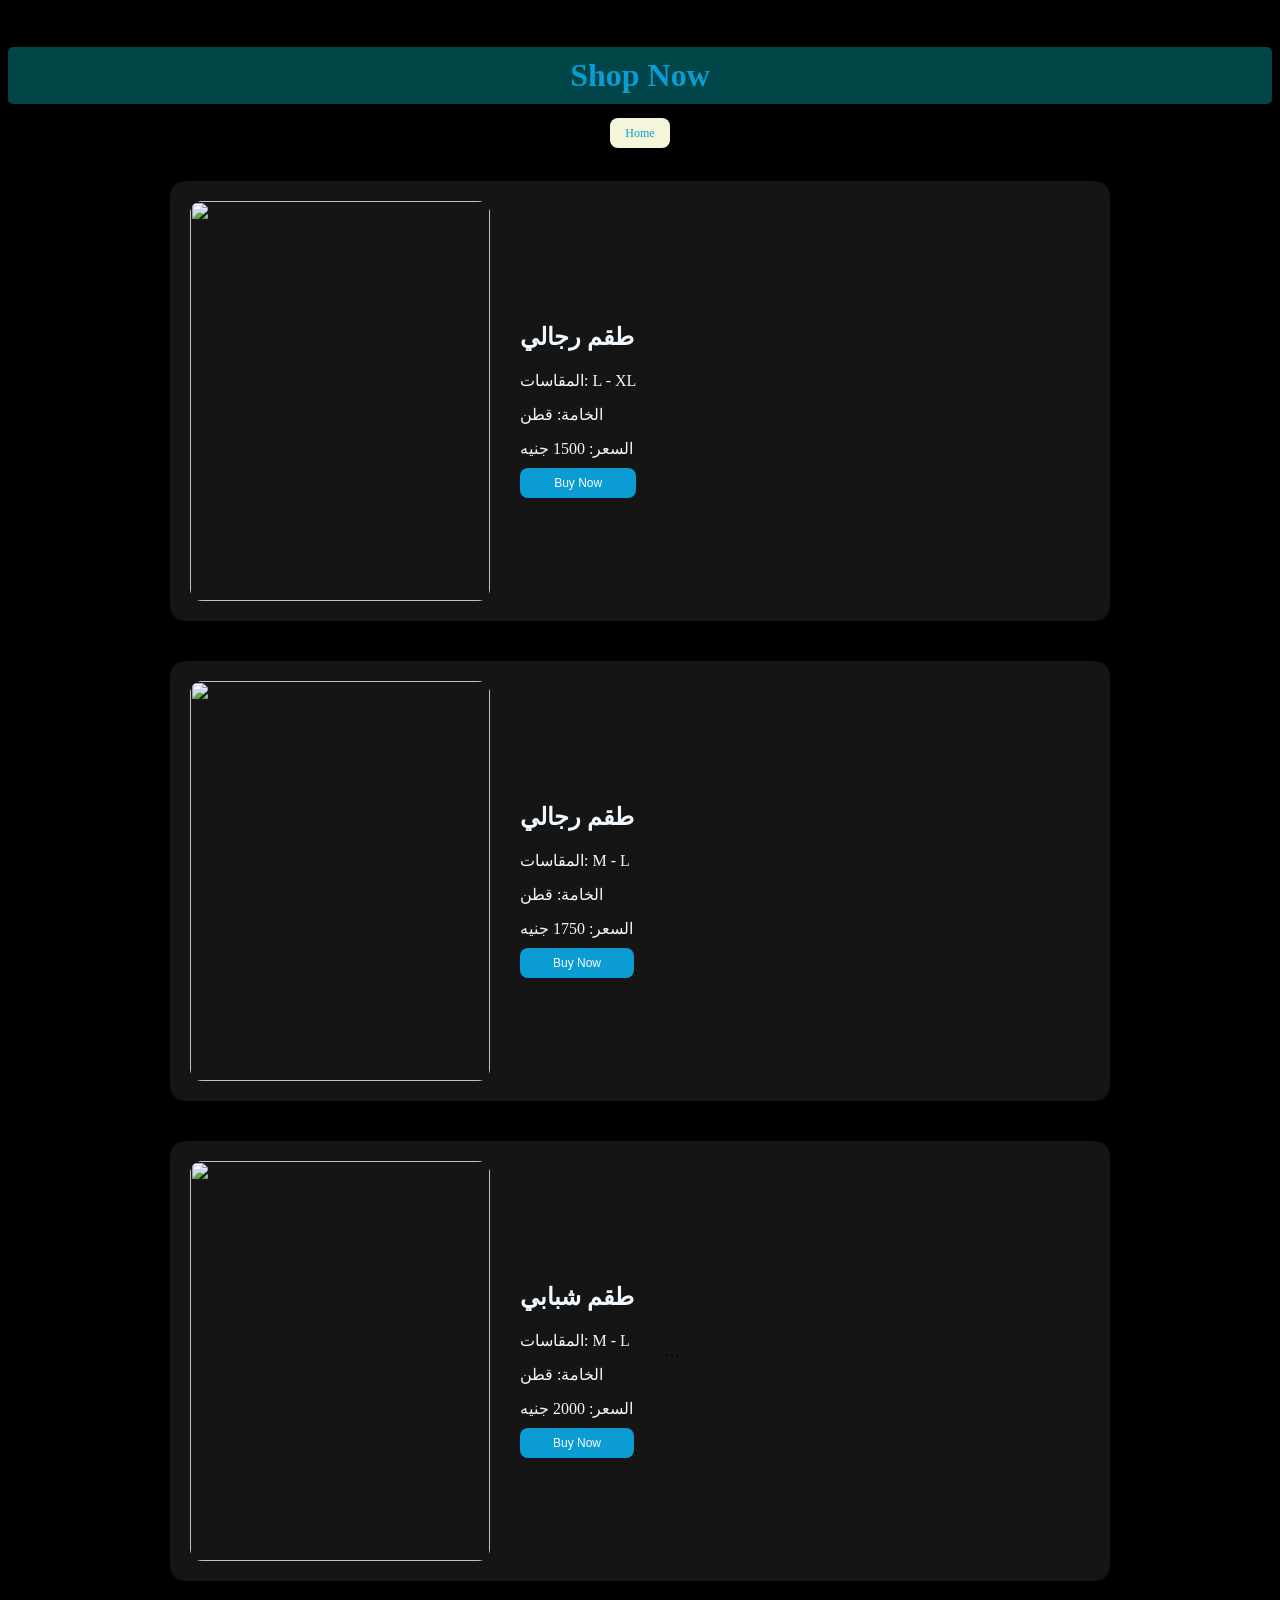
==== services.html @ d84d2590 "Add files via upload fashion-website" ====
```html
<!DOCTYPE html>
<html>
<head>
    <link rel="stylesheet" href="style2.css">
    <title>Services</title>
</head>

<body>

    <h1 class="h">Shop Now</h1>
    <nav>
    <a href="index.html">Home</a>
</nav>
    <!-- المنتج الأول -->
    <div class="product product1">
   
        <img class="img" src="img/25403185395283272.jpg" alt="">

        <div class="product-info">
            <h2>طقم رجالي</h2>
            <p class="pp">المقاسات: L - XL</p>
            <p class="pp">الخامة: قطن</p>
            <p class="pp">السعر: 1500 جنيه</p>
            <button class="buy-btn">Buy Now</button>
        </div>

    </div>


    <!-- المنتج الثاني -->
    <div class="product product2">

        <img class="img" src="img/mens outfit.jpg" alt="">

        <div class="product-info">
            <h2>طقم رجالي</h2>
            <p class="pp">المقاسات: M - L</p>
            <p class="pp">الخامة: قطن</p>
            <p class="pp">السعر: 1750 جنيه</p>
            <button class="buy-btn">Buy Now</button>
        </div>

    </div>

    <!--المنتج الثالث-->
    <div class="product product3">
      <img class="img" src="img/Old Money Streetwear Outfit for Men _ Minimalist Look.jpg" alt="">

        <div class="product-info">
            <h2>طقم شبابي</h2>
            <p class="pp">المقاسات: M - L</p>
            <p class="pp">الخامة: قطن</p>
            <p class="pp">السعر: 2000 جنيه</p>
            <button class="buy-btn">Buy Now</button>
    </div>
</body>
</html>
```
---- style2.css ----
.h{
    text-align: center;
    color: rgb(12, 156, 212);
    background-color: rgb(0, 69, 71);
    padding: 10px 5px;
    border-radius: 5px;
    border: none;
}
body{
   background-color:black ;
}
.img{
    width: 400px;
    height: 400px;
}
.product-info{
     padding-top: 10px;
      display: flex;
    flex-direction: column;
    gap: 5px;
}
.img{
    width: 300px;
    border-radius: 8px;   
    height: 400px;
    object-fit: cover;   
}
.product{
    display: flex;
gap: 30px;
align-items: flex-start;
margin-bottom: 30px;

}
.pp{
    color: aliceblue;
    margin: 5px 0;
}
h2{
    color: aliceblue;
   margin: 10px 0; 
}
.buy-btn{
    background-color:rgb(12, 156, 212);;
    color: white;
    border: none;
    padding: 8px 15px;
    font-size: 12px;
    border-radius: 8px;
    cursor: pointer;
}
nav{
    color: aliceblue;
     text-align: center;
    margin-bottom: 15px;
}
nav a {
    text-decoration: none;
    margin: 0 10px;
     color: rgb(12, 156, 212);
     font-size: 18px;
     background-color: beige;
     border-radius: 8px;
     padding: 8px 15px;
     font-size: 12px;
      cursor: pointer;
      border: none;
}
body {
    animation: pageShow 1s ease;
}

@keyframes pageShow {
    from {
        opacity: 0;
        transform: translateY(20px);
    }

    to {
        opacity: 1;
        transform: translateY(0);
    }
}
.product {
    display: flex;
    align-items: center;
    gap: 30px;

    width: 90%;
    max-width: 900px;
    margin: 40px auto;

    padding: 20px;

    background: #151515;
    border-radius: 15px;

    transition: 0.4s ease;
}
.product:hover {
    transform: translateY(-8px);
    box-shadow: 0 15px 35px rgba(0, 0, 0, 0.5);
}
.img {
    width: 300px;
    height: 400px;
    object-fit: cover;

    border-radius: 12px;

    transition: 0.5s ease;
}
.product:hover .img {
    transform: scale(1.05);
}
.product {
    animation: productShow 0.8s ease both;
}

@keyframes productShow {
    from {
        opacity: 0;
        transform: translateY(50px);
    }

    to {
        opacity: 1;
        transform: translateY(0);
    }
}
.product1 {
    animation-delay: 0s;
}

.product2 {
    animation-delay: 0.3s;
}

.product3 {
    animation-delay: 0.6s;
}

.product {
    position: relative;
    overflow: hidden;
    transition: transform 0.4s ease, box-shadow 0.4s ease;
}

.product:hover {
    transform: translateY(-10px) scale(1.02);
    box-shadow: 0 20px 40px rgba(0, 0, 0, 0.6);
}
.product button {
    transition: 0.3s ease;
}

.product button:hover {
    transform: scale(1.1);
    box-shadow: 0 5px 15px rgba(0, 0, 0, 0.4);
}
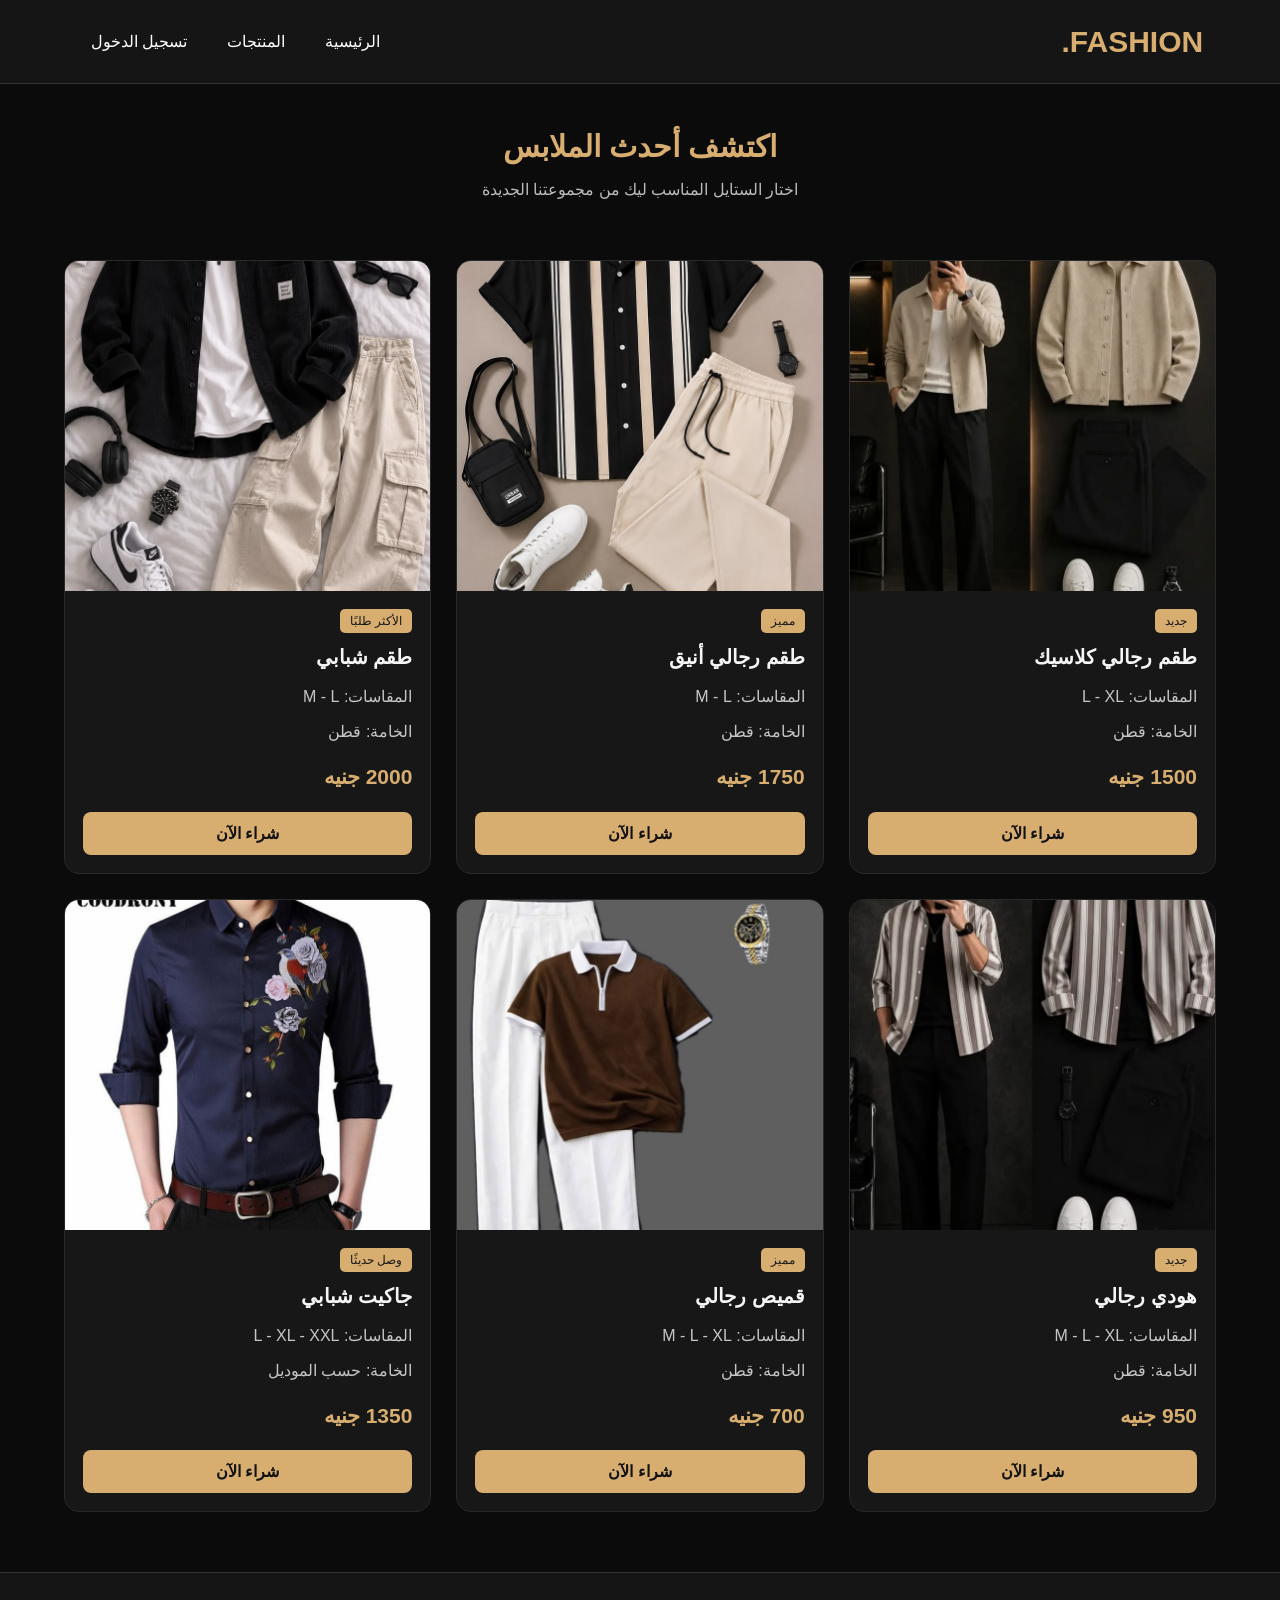
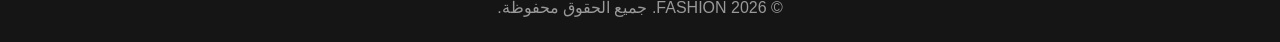
==== commit 5385229a: "Add files via upload" ====
--- a/services.html
+++ b/services.html
@@ -1,64 +1,119 @@
 
-
-
-```html
 <!DOCTYPE html>
-<html>
+<html lang="ar" dir="rtl">
 <head>
+    <meta charset="UTF-8">
+    <meta name="viewport" content="width=device-width, initial-scale=1.0">
+    <title>FASHION - الملابس</title>
     <link rel="stylesheet" href="style2.css">
-    <title>Services</title>
 </head>
 
 <body>
 
-    <h1 class="h">Shop Now</h1>
-    <nav>
-    <a href="index.html">Home</a>
-</nav>
-    <!-- المنتج الأول -->
-    <div class="product product1">
-   
-        <img class="img" src="img/25403185395283272.jpg" alt="">
+    <header class="header">
+        <h1>FASHION.</h1>
+        <nav>
+            <a href="index.html">الرئيسية</a>
+            <a href="services.html">المنتجات</a>
+            <a href="LOg in.html">تسجيل الدخول</a>
+        </nav>
+    </header>
 
-        <div class="product-info">
-            <h2>طقم رجالي</h2>
-            <p class="pp">المقاسات: L - XL</p>
-            <p class="pp">الخامة: قطن</p>
-            <p class="pp">السعر: 1500 جنيه</p>
-            <button class="buy-btn">Buy Now</button>
-        </div>
+    <section class="intro">
+        <h2>اكتشف أحدث الملابس</h2>
+        <p>اختار الستايل المناسب ليك من مجموعتنا الجديدة</p>
+    </section>
 
-    </div>
+    <main class="products">
+
+        <!-- المنتج الأول -->
+        <article class="product">
+            <img src="img/25403185395283272.jpg" alt="طقم رجالي">
+            <div class="product-info">
+                <span class="tag">جديد</span>
+                <h2>طقم رجالي كلاسيك</h2>
+                <p>المقاسات: L - XL</p>
+                <p>الخامة: قطن</p>
+                <p class="price">1500 جنيه</p>
+                <button class="buy-btn">شراء الآن</button>
+            </div>
+        </article>
+
+        <!-- المنتج الثاني -->
+        <article class="product">
+            <img src="img/mens outfit.jpg" alt="طقم رجالي">
+            <div class="product-info">
+                <span class="tag">مميز</span>
+                <h2>طقم رجالي أنيق</h2>
+                <p>المقاسات: M - L</p>
+                <p>الخامة: قطن</p>
+                <p class="price">1750 جنيه</p>
+                <button class="buy-btn">شراء الآن</button>
+            </div>
+        </article>
+
+        <!-- المنتج الثالث -->
+        <article class="product">
+            <img src="img/Old Money Streetwear Outfit for Men _ Minimalist Look.jpg" alt="طقم شبابي">
+            <div class="product-info">
+                <span class="tag">الأكثر طلبًا</span>
+                <h2>طقم شبابي</h2>
+                <p>المقاسات: M - L</p>
+                <p>الخامة: قطن</p>
+                <p class="price">2000 جنيه</p>
+                <button class="buy-btn">شراء الآن</button>
+            </div>
+        </article>
+
+        <!-- المنتج الرابع -->
+        <article class="product">
+            <img src="img/Outfit Style Ideas_ Casual Fashion Tips & Trendy Everyday Looks.jpg" alt="هودي رجالي">
+            <div class="product-info">
+                <span class="tag">جديد</span>
+                <h2>هودي رجالي</h2>
+                <p>المقاسات: M - L - XL</p>
+                <p>الخامة: قطن</p>
+                <p class="price">950 جنيه</p>
+                <button class="buy-btn">شراء الآن</button>
+            </div>
+        </article>
+
+        <!-- المنتج الخامس -->
+        <article class="product">
+            <img src="img/599189925472800583.jpg" alt="قميص رجالي">
+            <div class="product-info">
+                <span class="tag">مميز</span>
+                <h2>قميص رجالي</h2>
+                <p>المقاسات: M - L - XL</p>
+                <p>الخامة: قطن</p>
+                <p class="price">700 جنيه</p>
+                <button class="buy-btn">شراء الآن</button>
+            </div>
+        </article>
+
+        <!-- المنتج السادس -->
+        <article class="product">
+            <img src="img/1149121661145273627.jpg" alt="جاكيت شبابي">
+            <div class="product-info">
+                <span class="tag">وصل حديثًا</span>
+                <h2>جاكيت شبابي</h2>
+                <p>المقاسات: L - XL - XXL</p>
+                <p>الخامة: حسب الموديل</p>
+                <p class="price">1350 جنيه</p>
+                <button class="buy-btn">شراء الآن</button>
+            </div>
+            
+        </article>
+
+    </main>
+
+    <footer class="footer">
+        <p>© 2026 FASHION. جميع الحقوق محفوظة.</p>
+    </footer>
+
+</body>
+</html>
 
 
-    <!-- المنتج الثاني -->
-    <div class="product product2">
-
-        <img class="img" src="img/mens outfit.jpg" alt="">
-
-        <div class="product-info">
-            <h2>طقم رجالي</h2>
-            <p class="pp">المقاسات: M - L</p>
-            <p class="pp">الخامة: قطن</p>
-            <p class="pp">السعر: 1750 جنيه</p>
-            <button class="buy-btn">Buy Now</button>
-        </div>
-
-    </div>
-
-    <!--المنتج الثالث-->
-    <div class="product product3">
-      <img class="img" src="img/Old Money Streetwear Outfit for Men _ Minimalist Look.jpg" alt="">
-
-        <div class="product-info">
-            <h2>طقم شبابي</h2>
-            <p class="pp">المقاسات: M - L</p>
-            <p class="pp">الخامة: قطن</p>
-            <p class="pp">السعر: 2000 جنيه</p>
-            <button class="buy-btn">Buy Now</button>
-    </div>
-</body>
-</html>
-```
 
 
--- a/style2.css
+++ b/style2.css
@@ -1,79 +1,177 @@
-.h{
+
+* {
+    box-sizing: border-box;
+    margin: 0;
+    padding: 0;
+}
+
+body {
+    background: #0b0b0b;
+    color: #f5f5f5;
+    font-family: Arial, sans-serif;
+    animation: pageShow 0.8s ease;
+}
+
+.header {
+    background: #151515;
+    padding: 22px 6%;
+    display: flex;
+    justify-content: space-between;
+    align-items: center;
+    flex-wrap: wrap;
+    gap: 18px;
+    border-bottom: 1px solid #333;
+}
+
+.header h1 {
+    color: #d7ad70;
+    font-size: 30px;
+}
+
+nav {
+    display: flex;
+    gap: 12px;
+    flex-wrap: wrap;
+}
+
+nav a {
+    color: white;
+    text-decoration: none;
+    padding: 10px 14px;
+    border-radius: 8px;
+    transition: 0.3s;
+}
+
+nav a:hover {
+    background: #d7ad70;
+    color: #111;
+}
+
+.intro {
     text-align: center;
-    color: rgb(12, 156, 212);
-    background-color: rgb(0, 69, 71);
-    padding: 10px 5px;
+    padding: 45px 15px 30px;
+}
+
+.intro h2 {
+    color: #d7ad70;
+    font-size: 30px;
+    margin-bottom: 12px;
+}
+
+.intro p {
+    color: #bbb;
+    line-height: 1.8;
+}
+
+.products {
+    width: 90%;
+    max-width: 1250px;
+    margin: 25px auto 60px;
+    display: grid;
+    grid-template-columns: repeat(3, minmax(0, 1fr));
+    gap: 25px;
+}
+
+.product {
+    background: #171717;
+    border: 1px solid #292929;
+    border-radius: 15px;
+    overflow: hidden;
+    transition: transform 0.3s, box-shadow 0.3s;
+    animation: productShow 0.7s ease both;
+}
+
+.product:hover {
+    transform: translateY(-8px);
+    box-shadow: 0 15px 35px #000;
+    border-color: #d7ad70;
+}
+
+.product img {
+    width: 100%;
+    height: 330px;
+    object-fit: cover;
+    display: block;
+    transition: transform 0.4s;
+}
+
+.product:hover img {
+    transform: scale(1.04);
+}
+
+.product-info {
+    padding: 18px;
+}
+
+.tag {
+    display: inline-block;
+    color: #171717;
+    background: #d7ad70;
+    padding: 5px 10px;
     border-radius: 5px;
+    font-size: 12px;
+    margin-bottom: 12px;
+}
+
+.product-info h2 {
+    font-size: 20px;
+    margin-bottom: 15px;
+}
+
+.product-info p {
+    color: #c5c5c5;
+    margin-bottom: 10px;
+    line-height: 1.6;
+}
+
+.product-info .price {
+    color: #d7ad70;
+    font-size: 21px;
+    font-weight: bold;
+    margin-top: 15px;
+}
+
+.buy-btn {
+    width: 100%;
+    background: #d7ad70;
+    color: #111;
     border: none;
-}
-body{
-   background-color:black ;
-}
-.img{
-    width: 400px;
-    height: 400px;
-}
-.product-info{
-     padding-top: 10px;
-      display: flex;
-    flex-direction: column;
-    gap: 5px;
-}
-.img{
-    width: 300px;
-    border-radius: 8px;   
-    height: 400px;
-    object-fit: cover;   
-}
-.product{
-    display: flex;
-gap: 30px;
-align-items: flex-start;
-margin-bottom: 30px;
-
-}
-.pp{
-    color: aliceblue;
-    margin: 5px 0;
-}
-h2{
-    color: aliceblue;
-   margin: 10px 0; 
-}
-.buy-btn{
-    background-color:rgb(12, 156, 212);;
-    color: white;
-    border: none;
-    padding: 8px 15px;
-    font-size: 12px;
     border-radius: 8px;
+    padding: 12px;
+    margin-top: 8px;
+    font-size: 16px;
+    font-weight: bold;
     cursor: pointer;
-}
-nav{
-    color: aliceblue;
-     text-align: center;
-    margin-bottom: 15px;
-}
-nav a {
-    text-decoration: none;
-    margin: 0 10px;
-     color: rgb(12, 156, 212);
-     font-size: 18px;
-     background-color: beige;
-     border-radius: 8px;
-     padding: 8px 15px;
-     font-size: 12px;
-      cursor: pointer;
-      border: none;
-}
-body {
-    animation: pageShow 1s ease;
+    transition: 0.3s;
+}
+
+.buy-btn:hover {
+    background: #f0c98e;
+    transform: scale(1.02);
+}
+
+.footer {
+    text-align: center;
+    background: #151515;
+    color: #999;
+    padding: 25px 10px;
+    border-top: 1px solid #333;
 }
 
 @keyframes pageShow {
     from {
         opacity: 0;
-        transform: translateY(20px);
+    }
+
+    to {
+        opacity: 1;
+    }
+}
+
+@keyframes productShow {
+    from {
+        opacity: 0;
+        transform: translateY(25px);
     }
 
     to {
@@ -81,80 +179,36 @@
         transform: translateY(0);
     }
 }
-.product {
-    display: flex;
-    align-items: center;
-    gap: 30px;
-
-    width: 90%;
-    max-width: 900px;
-    margin: 40px auto;
-
-    padding: 20px;
-
-    background: #151515;
-    border-radius: 15px;
-
-    transition: 0.4s ease;
-}
-.product:hover {
-    transform: translateY(-8px);
-    box-shadow: 0 15px 35px rgba(0, 0, 0, 0.5);
-}
-.img {
-    width: 300px;
-    height: 400px;
-    object-fit: cover;
-
-    border-radius: 12px;
-
-    transition: 0.5s ease;
-}
-.product:hover .img {
-    transform: scale(1.05);
-}
-.product {
-    animation: productShow 0.8s ease both;
-}
-
-@keyframes productShow {
-    from {
-        opacity: 0;
-        transform: translateY(50px);
-    }
-
-    to {
-        opacity: 1;
-        transform: translateY(0);
-    }
-}
-.product1 {
-    animation-delay: 0s;
-}
-
-.product2 {
-    animation-delay: 0.3s;
-}
-
-.product3 {
-    animation-delay: 0.6s;
-}
-
-.product {
-    position: relative;
-    overflow: hidden;
-    transition: transform 0.4s ease, box-shadow 0.4s ease;
-}
-
-.product:hover {
-    transform: translateY(-10px) scale(1.02);
-    box-shadow: 0 20px 40px rgba(0, 0, 0, 0.6);
-}
-.product button {
-    transition: 0.3s ease;
-}
-
-.product button:hover {
-    transform: scale(1.1);
-    box-shadow: 0 5px 15px rgba(0, 0, 0, 0.4);
-}+
+/* الشاشات المتوسطة */
+@media (max-width: 950px) {
+    .products {
+        grid-template-columns: repeat(2, minmax(0, 1fr));
+    }
+
+    .product img {
+        height: 300px;
+    }
+}
+
+/* الموبايل */
+@media (max-width: 600px) {
+    .header {
+        justify-content: center;
+        text-align: center;
+    }
+
+    .products {
+        width: 92%;
+        grid-template-columns: 1fr;
+        gap: 20px;
+    }
+
+    .product img {
+        height: 350px;
+    }
+
+    .intro h2 {
+        font-size: 25px;
+    }
+}
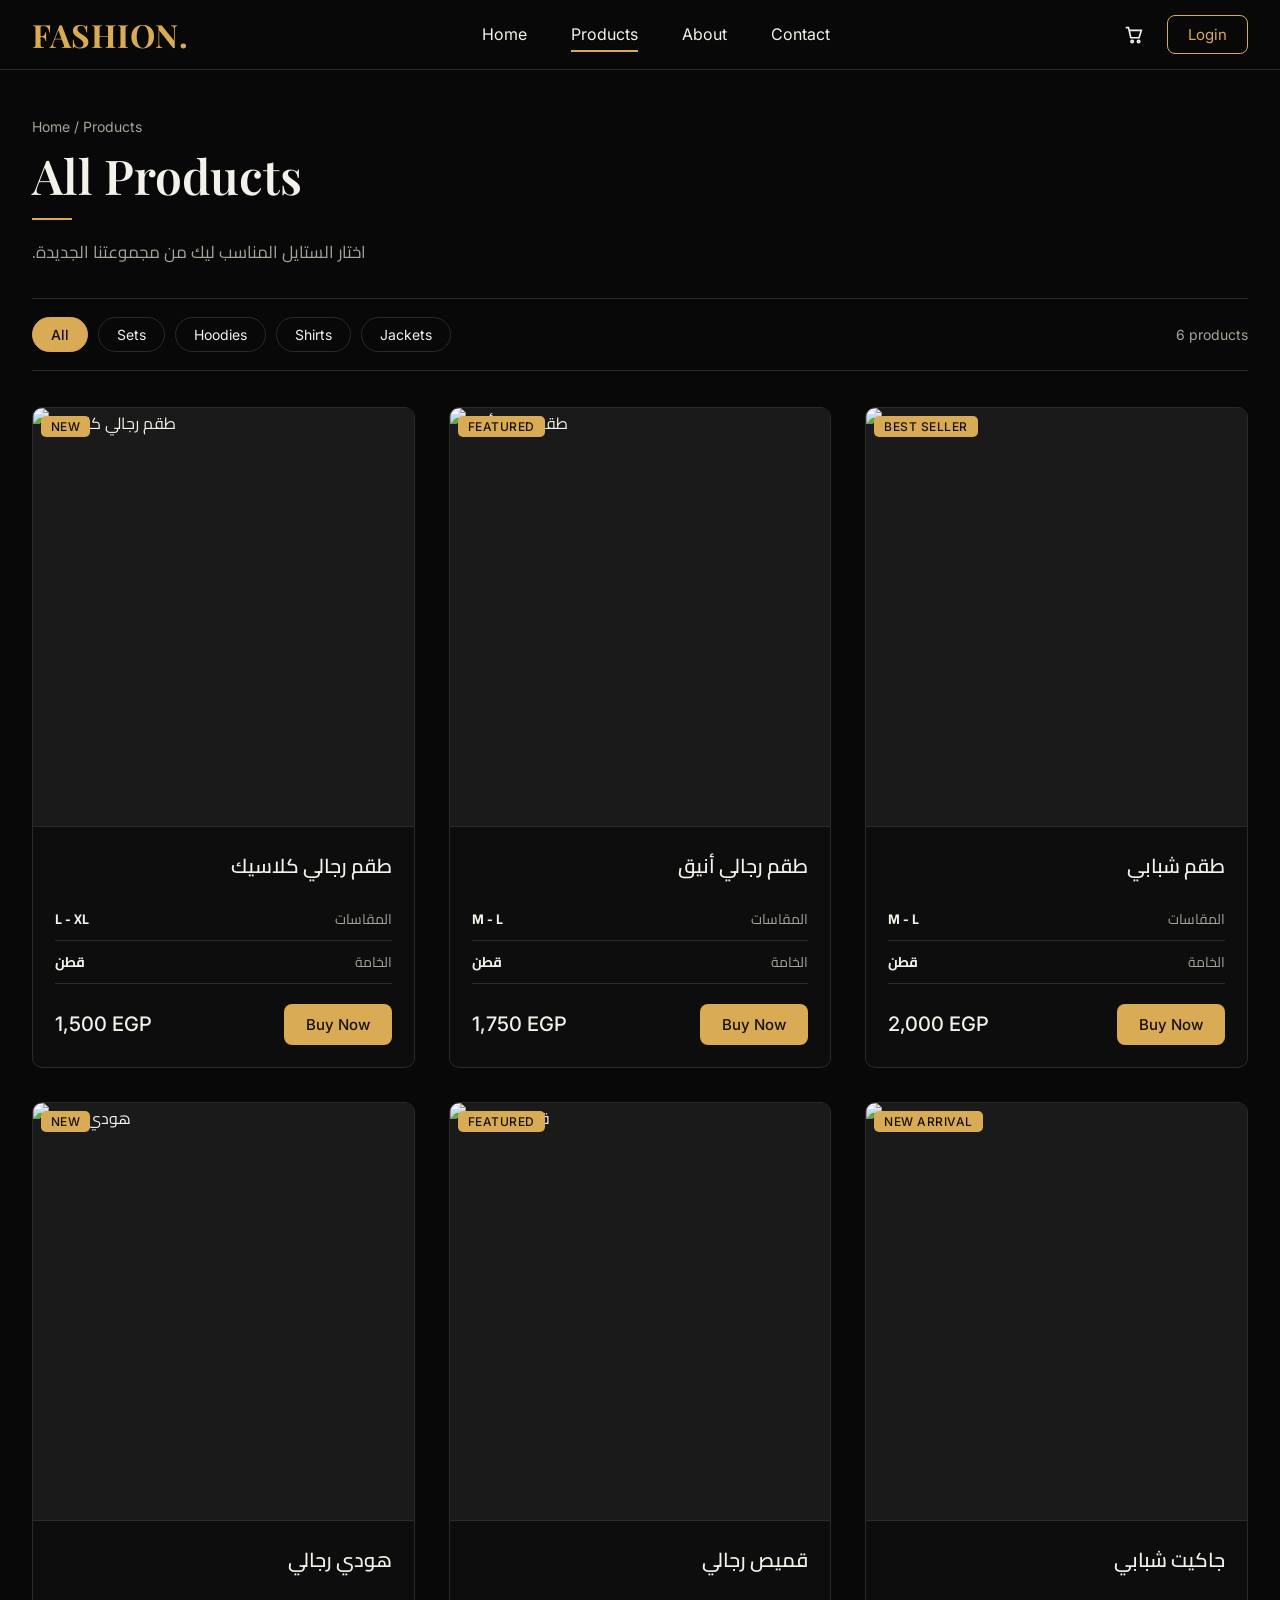
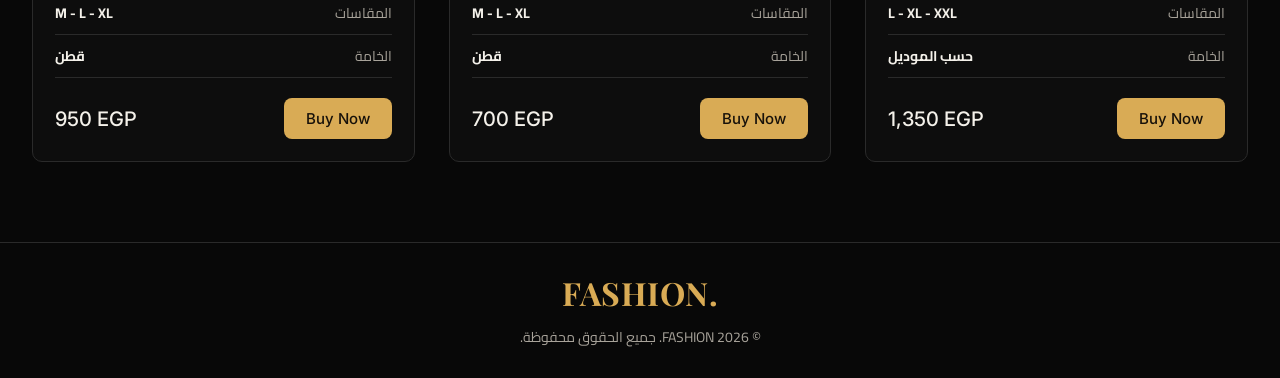
==== commit 69d925ae: "Add files via upload" ====
--- a/services.html
+++ b/services.html
@@ -1,119 +1,169 @@
-
-<!DOCTYPE html>
-<html lang="ar" dir="rtl">
-<head>
-    <meta charset="UTF-8">
-    <meta name="viewport" content="width=device-width, initial-scale=1.0">
-    <title>FASHION - الملابس</title>
-    <link rel="stylesheet" href="style2.css">
-</head>
-
-<body>
-
-    <header class="header">
-        <h1>FASHION.</h1>
-        <nav>
-            <a href="index.html">الرئيسية</a>
-            <a href="services.html">المنتجات</a>
-            <a href="LOg in.html">تسجيل الدخول</a>
-        </nav>
-    </header>
-
-    <section class="intro">
-        <h2>اكتشف أحدث الملابس</h2>
-        <p>اختار الستايل المناسب ليك من مجموعتنا الجديدة</p>
-    </section>
-
-    <main class="products">
-
-        <!-- المنتج الأول -->
-        <article class="product">
-            <img src="img/25403185395283272.jpg" alt="طقم رجالي">
-            <div class="product-info">
-                <span class="tag">جديد</span>
-                <h2>طقم رجالي كلاسيك</h2>
-                <p>المقاسات: L - XL</p>
-                <p>الخامة: قطن</p>
-                <p class="price">1500 جنيه</p>
-                <button class="buy-btn">شراء الآن</button>
-            </div>
-        </article>
-
-        <!-- المنتج الثاني -->
-        <article class="product">
-            <img src="img/mens outfit.jpg" alt="طقم رجالي">
-            <div class="product-info">
-                <span class="tag">مميز</span>
-                <h2>طقم رجالي أنيق</h2>
-                <p>المقاسات: M - L</p>
-                <p>الخامة: قطن</p>
-                <p class="price">1750 جنيه</p>
-                <button class="buy-btn">شراء الآن</button>
-            </div>
-        </article>
-
-        <!-- المنتج الثالث -->
-        <article class="product">
-            <img src="img/Old Money Streetwear Outfit for Men _ Minimalist Look.jpg" alt="طقم شبابي">
-            <div class="product-info">
-                <span class="tag">الأكثر طلبًا</span>
-                <h2>طقم شبابي</h2>
-                <p>المقاسات: M - L</p>
-                <p>الخامة: قطن</p>
-                <p class="price">2000 جنيه</p>
-                <button class="buy-btn">شراء الآن</button>
-            </div>
-        </article>
-
-        <!-- المنتج الرابع -->
-        <article class="product">
-            <img src="img/Outfit Style Ideas_ Casual Fashion Tips & Trendy Everyday Looks.jpg" alt="هودي رجالي">
-            <div class="product-info">
-                <span class="tag">جديد</span>
-                <h2>هودي رجالي</h2>
-                <p>المقاسات: M - L - XL</p>
-                <p>الخامة: قطن</p>
-                <p class="price">950 جنيه</p>
-                <button class="buy-btn">شراء الآن</button>
-            </div>
-        </article>
-
-        <!-- المنتج الخامس -->
-        <article class="product">
-            <img src="img/599189925472800583.jpg" alt="قميص رجالي">
-            <div class="product-info">
-                <span class="tag">مميز</span>
-                <h2>قميص رجالي</h2>
-                <p>المقاسات: M - L - XL</p>
-                <p>الخامة: قطن</p>
-                <p class="price">700 جنيه</p>
-                <button class="buy-btn">شراء الآن</button>
-            </div>
-        </article>
-
-        <!-- المنتج السادس -->
-        <article class="product">
-            <img src="img/1149121661145273627.jpg" alt="جاكيت شبابي">
-            <div class="product-info">
-                <span class="tag">وصل حديثًا</span>
-                <h2>جاكيت شبابي</h2>
-                <p>المقاسات: L - XL - XXL</p>
-                <p>الخامة: حسب الموديل</p>
-                <p class="price">1350 جنيه</p>
-                <button class="buy-btn">شراء الآن</button>
-            </div>
-            
-        </article>
-
-    </main>
-
-    <footer class="footer">
-        <p>© 2026 FASHION. جميع الحقوق محفوظة.</p>
-    </footer>
-
-</body>
-</html>
-
-
-
-
+<!DOCTYPE html>
+<html lang="en" dir="ltr">
+<head>
+    <meta charset="UTF-8">
+    <meta name="viewport" content="width=device-width, initial-scale=1.0">
+    <title>Products | FASHION.</title>
+    <link rel="preconnect" href="https://fonts.googleapis.com">
+    <link rel="preconnect" href="https://fonts.gstatic.com" crossorigin>
+    <link href="https://fonts.googleapis.com/css2?family=Playfair+Display:wght@500;600;700&family=Cairo:wght@400;600;700&family=Inter:wght@400;500&display=swap" rel="stylesheet">
+    <link rel="stylesheet" href="style.css">
+    <link rel="stylesheet" href="style2.css">
+</head>
+<body>
+
+    <header class="header">
+        <a href="index.html" class="logo">FASHION.</a>
+        <nav class="navbar">
+            <a href="index.html">Home</a>
+            <a href="services.html" class="active">Products</a>
+            <a href="index.html#about">About</a>
+            <a href="index.html#contact">Contact</a>
+        </nav>
+        <div class="nav-actions">
+            <button class="icon-btn cart-btn" aria-label="Cart">
+                <svg viewBox="0 0 24 24"><path d="M3 4h3l2.5 11h9L20 7H7"/><circle cx="10" cy="19" r="1.3"/><circle cx="17" cy="19" r="1.3"/></svg>
+                <span class="cart-count" id="cartCount">0</span>
+            </button>
+            <a href="LOg%20in.html" class="login-btn">Login</a>
+        </div>
+    </header>
+
+    <main>
+        <section class="page-head">
+            <p class="crumbs"><a href="index.html">Home</a> / Products</p>
+            <h1>All Products</h1>
+            <p class="sub" dir="rtl">اختار الستايل المناسب ليك من مجموعتنا الجديدة.</p>
+        </section>
+
+        <section class="shop">
+            <div class="toolbar">
+                <div class="filters" role="group" aria-label="Filter products">
+                    <button class="chip active" data-filter="all">All</button>
+                    <button class="chip" data-filter="set">Sets</button>
+                    <button class="chip" data-filter="hoodie">Hoodies</button>
+                    <button class="chip" data-filter="shirt">Shirts</button>
+                    <button class="chip" data-filter="jacket">Jackets</button>
+                </div>
+                <p class="result-count"><span id="shown">6</span> products</p>
+            </div>
+
+            <div class="products">
+
+                <article class="product" data-cat="set">
+                    <div class="thumb">
+                        <span class="badge">NEW</span>
+                        <img src="img/set.jpg" alt="طقم رجالي كلاسيك" loading="lazy">
+                    </div>
+                    <div class="body" dir="rtl">
+                        <h2>طقم رجالي كلاسيك</h2>
+                        <div class="meta"><span>المقاسات</span><b>L - XL</b></div>
+                        <div class="meta"><span>الخامة</span><b>قطن</b></div>
+                        <div class="foot" dir="ltr"><span class="price">1,500 EGP</span><button class="buy-btn">Buy Now</button></div>
+                    </div>
+                </article>
+
+                <article class="product" data-cat="set">
+                    <div class="thumb">
+                        <span class="badge">FEATURED</span>
+                        <img src="img/AntoniosClothing outfits for men.jpg" alt="طقم رجالي أنيق" loading="lazy">
+                    </div>
+                    <div class="body" dir="rtl">
+                        <h2>طقم رجالي أنيق</h2>
+                        <div class="meta"><span>المقاسات</span><b>M - L</b></div>
+                        <div class="meta"><span>الخامة</span><b>قطن</b></div>
+                        <div class="foot" dir="ltr"><span class="price">1,750 EGP</span><button class="buy-btn">Buy Now</button></div>
+                    </div>
+                </article>
+
+                <article class="product" data-cat="set">
+                    <div class="thumb">
+                        <span class="badge">BEST SELLER</span>
+                        <img src="img/jacket.jpg" alt="طقم شبابي" loading="lazy">
+                    </div>
+                    <div class="body" dir="rtl">
+                        <h2>طقم شبابي</h2>
+                        <div class="meta"><span>المقاسات</span><b>M - L</b></div>
+                        <div class="meta"><span>الخامة</span><b>قطن</b></div>
+                        <div class="foot" dir="ltr"><span class="price">2,000 EGP</span><button class="buy-btn">Buy Now</button></div>
+                    </div>
+                </article>
+
+                <article class="product" data-cat="hoodie">
+                    <div class="thumb">
+                        <span class="badge">NEW</span>
+                        <img src="img/479563060333590981.jpg" alt="هودي رجالي" loading="lazy">
+                    </div>
+                    <div class="body" dir="rtl">
+                        <h2>هودي رجالي</h2>
+                        <div class="meta"><span>المقاسات</span><b>M - L - XL</b></div>
+                        <div class="meta"><span>الخامة</span><b>قطن</b></div>
+                        <div class="foot" dir="ltr"><span class="price">950 EGP</span><button class="buy-btn">Buy Now</button></div>
+                    </div>
+                </article>
+
+                <article class="product" data-cat="shirt">
+                    <div class="thumb">
+                        <span class="badge">FEATURED</span>
+                        <img src="img/479563060341929388.jpg" alt="قميص رجالي" loading="lazy">
+                    </div>
+                    <div class="body" dir="rtl">
+                        <h2>قميص رجالي</h2>
+                        <div class="meta"><span>المقاسات</span><b>M - L - XL</b></div>
+                        <div class="meta"><span>الخامة</span><b>قطن</b></div>
+                        <div class="foot" dir="ltr"><span class="price">700 EGP</span><button class="buy-btn">Buy Now</button></div>
+                    </div>
+                </article>
+
+                <article class="product" data-cat="jacket">
+                    <div class="thumb">
+                        <span class="badge">NEW ARRIVAL</span>
+                        <img src="img/479563060342237979.jpg" alt="جاكيت شبابي" loading="lazy">
+                    </div>
+                    <div class="body" dir="rtl">
+                        <h2>جاكيت شبابي</h2>
+                        <div class="meta"><span>المقاسات</span><b>L - XL - XXL</b></div>
+                        <div class="meta"><span>الخامة</span><b>حسب الموديل</b></div>
+                        <div class="foot" dir="ltr"><span class="price">1,350 EGP</span><button class="buy-btn">Buy Now</button></div>
+                    </div>
+                </article>
+
+            </div>
+        </section>
+    </main>
+
+    <footer class="footer" id="contact">
+        <a href="index.html" class="logo">FASHION.</a>
+        <p dir="rtl">© 2026 FASHION. جميع الحقوق محفوظة.</p>
+    </footer>
+
+    <script>
+        const chips = document.querySelectorAll('.chip');
+        const items = document.querySelectorAll('.product');
+        const shown = document.getElementById('shown');
+        const cartCount = document.getElementById('cartCount');
+        let cart = 0;
+
+        chips.forEach(chip => chip.addEventListener('click', () => {
+            chips.forEach(c => c.classList.remove('active'));
+            chip.classList.add('active');
+            let n = 0;
+            items.forEach(p => {
+                const ok = chip.dataset.filter === 'all' || p.dataset.cat === chip.dataset.filter;
+                p.hidden = !ok;
+                if (ok) n++;
+            });
+            shown.textContent = n;
+        }));
+
+        document.querySelectorAll('.buy-btn').forEach(btn => btn.addEventListener('click', () => {
+            cartCount.textContent = ++cart;
+            cartCount.classList.add('on');
+            const old = btn.textContent;
+            btn.textContent = 'Added ✓';
+            btn.disabled = true;
+            setTimeout(() => { btn.textContent = old; btn.disabled = false; }, 1200);
+        }));
+    </script>
+</body>
+</html>
--- a/style.css
+++ b/style.css
@@ -0,0 +1,105 @@
+/* ---------- Tokens ---------- */
+:root {
+    --bg: #080808;
+    --panel: #0d0d0d;
+    --line: #2a2a2a;
+    --gold: #d9ab55;
+    --text: #f4f1ea;
+    --muted: #a8a39a;
+    --serif: "Playfair Display", Georgia, serif;
+    --sans: "Inter", "Cairo", system-ui, sans-serif;
+    --ar: "Cairo", "Segoe UI", Tahoma, sans-serif;
+}
+
+* { box-sizing: border-box; margin: 0; padding: 0; }
+body { background: var(--bg); color: var(--text); font-family: var(--sans); }
+a { color: inherit; text-decoration: none; }
+button { font: inherit; cursor: pointer; }
+img { display: block; max-width: 100%; }
+
+.eyebrow { color: var(--gold); letter-spacing: .2em; font-size: 14px; font-weight: 500; }
+
+/* ---------- Header ---------- */
+.header {
+    display: flex; align-items: center; justify-content: space-between;
+    min-height: 70px; padding: 0 max(32px, calc((100% - 1280px) / 2 + 32px));
+    border-bottom: 1px solid var(--line);
+}
+.logo { font-family: var(--serif); font-weight: 700; font-size: 32px; color: var(--gold); letter-spacing: .5px; }
+.navbar { display: flex; gap: 44px; }
+.navbar a { padding: 6px 0; font-size: 16px; border-bottom: 2px solid transparent; transition: color .2s; }
+.navbar a.active { border-color: var(--gold); }
+.navbar a:hover { color: var(--gold); }
+.nav-actions { display: flex; align-items: center; gap: 22px; }
+.icon-btn { background: none; border: 0; color: var(--text); display: grid; place-items: center; }
+.icon-btn svg { width: 22px; height: 22px; stroke: currentColor; fill: none; stroke-width: 1.8; }
+.icon-btn:hover { color: var(--gold); }
+.login-btn { border: 1.5px solid var(--gold); color: var(--gold); padding: 9px 20px; border-radius: 8px; font-size: 15px; transition: background .2s, color .2s; }
+.login-btn:hover { background: var(--gold); color: #17110a; }
+
+/* ---------- Hero ---------- */
+.hero {
+    position: relative; min-height: 372px; display: flex; align-items: center;
+    border-bottom: 1px solid var(--line);
+    /* ضع صورة الهيرو في img/hero.jpg */
+    overflow: hidden;
+    background:
+        linear-gradient(90deg, #080808 0%, rgba(8,8,8,.92) 38%, rgba(8,8,8,.25) 75%, rgba(8,8,8,.1) 100%),
+        url("img/hero.jpg") right 20% / 60% auto no-repeat,
+        radial-gradient(ellipse at 75% 40%, #3a2a12 0, #15100a 45%, #080808 80%);
+}
+.hero-container { width: 100%; max-width: 1280px; margin: 0 auto; padding: 56px 32px 56px 48px; }
+.hero-content { max-width: 560px; }
+.hero h1 { font-family: var(--serif); font-weight: 600; font-size: clamp(40px, 6vw, 64px); line-height: 1.1; margin: 18px 0; text-align: left; }
+.hero h1 span { color: var(--gold); }
+.hero p { font-family: var(--ar); font-size: 19px; line-height: 1.7; max-width: 430px; margin-bottom: 28px; text-align: left; }
+.btn-primary { display: inline-flex; gap: 14px; align-items: center; background: var(--gold); color: #17110a; font-weight: 500; padding: 13px 27px; border-radius: 8px; transition: filter .2s; }
+.btn-primary:hover { filter: brightness(1.1); }
+
+/* ---------- Features ---------- */
+.features { border-bottom: 1px solid var(--line); }
+.features-container { max-width: 1280px; margin: 0 auto; padding: 30px 32px; display: grid; grid-template-columns: repeat(4, 1fr); }
+.feature-item { display: flex; align-items: center; gap: 16px; padding: 0 20px; border-left: 1px solid var(--line); }
+.feature-item:first-child { border-left: 0; padding-left: 0; }
+.feature-icon { width: 42px; height: 42px; flex: none; stroke: var(--gold); fill: none; stroke-width: 1.6; }
+.feature-text h3 { font-size: 16px; font-weight: 500; }
+.feature-text p { color: var(--muted); font-size: 13px; text-align: left; }
+
+/* ---------- Featured products ---------- */
+.featured { max-width: 1280px; margin: 0 auto; padding: 38px 32px 70px; text-align: center; }
+.section-heading h2 { font-family: var(--serif); font-weight: 600; font-size: 38px; margin-top: 8px; }
+.heading-line { width: 40px; height: 2px; background: var(--gold); margin: 14px auto 0; }
+.product-grid { display: grid; grid-template-columns: repeat(4, 1fr); gap: 42px; margin-top: 34px; }
+.product-card { background: var(--panel); border: 1px solid var(--line); border-radius: 10px; overflow: hidden; padding-bottom: 22px; }
+.card-image { position: relative; height: 174px; border-bottom: 1px solid var(--line); overflow: hidden; background: #1a1a1a; }
+.card-image img { width: 100%; height: 100%; object-fit: cover; object-position: top center; }
+.badge { position: absolute; top: 8px; left: 8px; z-index: 1; background: var(--gold); color: #17110a; font-size: 12px; font-weight: 500; padding: 3px 10px; border-radius: 5px; letter-spacing: .04em; }
+.product-info h3 { font-family: var(--ar); font-weight: 600; font-size: 18px; margin: 18px 0 6px; }
+.price { font-size: 17px; margin-bottom: 16px; }
+.add-to-cart-btn { display: block; width: calc(100% - 44px); margin: 0 auto; background: none; color: var(--gold); border: 1.5px solid var(--gold); border-radius: 8px; padding: 10px; font-size: 15px; transition: background .2s, color .2s; }
+.add-to-cart-btn:hover, .add-to-cart-btn:focus-visible { background: var(--gold); color: #17110a; outline: none; }
+
+/* ---------- Footer ---------- */
+.footer { border-top: 1px solid var(--line); padding: 28px 32px; text-align: center; }
+.footer p { color: var(--muted); font-family: var(--ar); font-size: 14px; margin-top: 10px; }
+
+/* ---------- Responsive ---------- */
+@media (max-width: 900px) {
+    .header { padding: 12px 20px; flex-wrap: wrap; row-gap: 8px; }
+    .navbar { order: 3; width: 100%; gap: 26px; overflow-x: auto; white-space: nowrap; }
+    .hero { background-position: center; }
+    .hero-container { padding: 48px 20px; }
+    .features-container { grid-template-columns: 1fr 1fr; gap: 24px; padding: 28px 20px; }
+    .feature-item, .feature-item:first-child { border: 0; padding: 0; }
+    .featured { padding: 38px 20px 60px; }
+    .product-grid { grid-template-columns: 1fr 1fr; gap: 20px; }
+}
+@media (max-width: 520px) {
+    .features-container, .product-grid { grid-template-columns: 1fr; }
+}
+
+/* ---------- Overlap guards ---------- */
+.header { position: relative; z-index: 20; background: var(--bg); }
+.hero-container { position: relative; z-index: 2; }
+.card-image img { position: static; }
+.product-card, .feature-item { min-width: 0; }
--- a/style2.css
+++ b/style2.css
@@ -1,214 +1,221 @@
-
-* {
-    box-sizing: border-box;
-    margin: 0;
-    padding: 0;
-}
-
-body {
-    background: #0b0b0b;
-    color: #f5f5f5;
-    font-family: Arial, sans-serif;
-    animation: pageShow 0.8s ease;
-}
-
-.header {
-    background: #151515;
-    padding: 22px 6%;
-    display: flex;
-    justify-content: space-between;
-    align-items: center;
-    flex-wrap: wrap;
-    gap: 18px;
-    border-bottom: 1px solid #333;
-}
-
-.header h1 {
-    color: #d7ad70;
-    font-size: 30px;
-}
-
-nav {
-    display: flex;
-    gap: 12px;
-    flex-wrap: wrap;
-}
-
-nav a {
-    color: white;
-    text-decoration: none;
-    padding: 10px 14px;
-    border-radius: 8px;
-    transition: 0.3s;
-}
-
-nav a:hover {
-    background: #d7ad70;
-    color: #111;
-}
-
-.intro {
-    text-align: center;
-    padding: 45px 15px 30px;
-}
-
-.intro h2 {
-    color: #d7ad70;
-    font-size: 30px;
-    margin-bottom: 12px;
-}
-
-.intro p {
-    color: #bbb;
-    line-height: 1.8;
-}
-
-.products {
-    width: 90%;
-    max-width: 1250px;
-    margin: 25px auto 60px;
-    display: grid;
-    grid-template-columns: repeat(3, minmax(0, 1fr));
-    gap: 25px;
-}
-
-.product {
-    background: #171717;
-    border: 1px solid #292929;
-    border-radius: 15px;
-    overflow: hidden;
-    transition: transform 0.3s, box-shadow 0.3s;
-    animation: productShow 0.7s ease both;
-}
-
-.product:hover {
-    transform: translateY(-8px);
-    box-shadow: 0 15px 35px #000;
-    border-color: #d7ad70;
-}
-
-.product img {
-    width: 100%;
-    height: 330px;
-    object-fit: cover;
-    display: block;
-    transition: transform 0.4s;
-}
-
-.product:hover img {
-    transform: scale(1.04);
-}
-
-.product-info {
-    padding: 18px;
-}
-
-.tag {
-    display: inline-block;
-    color: #171717;
-    background: #d7ad70;
-    padding: 5px 10px;
-    border-radius: 5px;
-    font-size: 12px;
-    margin-bottom: 12px;
-}
-
-.product-info h2 {
-    font-size: 20px;
-    margin-bottom: 15px;
-}
-
-.product-info p {
-    color: #c5c5c5;
-    margin-bottom: 10px;
-    line-height: 1.6;
-}
-
-.product-info .price {
-    color: #d7ad70;
-    font-size: 21px;
-    font-weight: bold;
-    margin-top: 15px;
-}
-
-.buy-btn {
-    width: 100%;
-    background: #d7ad70;
-    color: #111;
-    border: none;
-    border-radius: 8px;
-    padding: 12px;
-    margin-top: 8px;
-    font-size: 16px;
-    font-weight: bold;
-    cursor: pointer;
-    transition: 0.3s;
-}
-
-.buy-btn:hover {
-    background: #f0c98e;
-    transform: scale(1.02);
-}
-
-.footer {
-    text-align: center;
-    background: #151515;
-    color: #999;
-    padding: 25px 10px;
-    border-top: 1px solid #333;
-}
-
-@keyframes pageShow {
-    from {
-        opacity: 0;
-    }
-
-    to {
-        opacity: 1;
-    }
-}
-
-@keyframes productShow {
-    from {
-        opacity: 0;
-        transform: translateY(25px);
-    }
-
-    to {
-        opacity: 1;
-        transform: translateY(0);
-    }
-}
-
-/* الشاشات المتوسطة */
-@media (max-width: 950px) {
-    .products {
-        grid-template-columns: repeat(2, minmax(0, 1fr));
-    }
-
-    .product img {
-        height: 300px;
-    }
-}
-
-/* الموبايل */
-@media (max-width: 600px) {
-    .header {
-        justify-content: center;
-        text-align: center;
-    }
-
-    .products {
-        width: 92%;
-        grid-template-columns: 1fr;
-        gap: 20px;
-    }
-
-    .product img {
-        height: 350px;
-    }
-
-    .intro h2 {
-        font-size: 25px;
-    }
-}
+/* Products page — extends style.css (load style.css first) */
+
+.cart-btn {
+  position: relative;
+}
+.cart-count {
+  position: absolute;
+  top: -8px;
+  right: -10px;
+  min-width: 18px;
+  height: 18px;
+  padding: 0 5px;
+  border-radius: 9px;
+  background: var(--gold);
+  color: #17110a;
+  font-size: 11px;
+  font-weight: 500;
+  display: none;
+  place-items: center;
+}
+.cart-count.on {
+  display: grid;
+}
+
+.page-head {
+  max-width: 1280px;
+  margin: 0 auto;
+  padding: 48px 32px 30px;
+}
+.crumbs {
+  color: var(--muted);
+  font-size: 14px;
+  margin-bottom: 14px;
+}
+.crumbs a:hover {
+  color: var(--gold);
+}
+.page-head h1 {
+  font-family: var(--serif);
+  font-weight: 600;
+  font-size: clamp(34px, 5vw, 48px);
+  line-height: 1.1;
+}
+.page-head h1::after {
+  content: "";
+  display: block;
+  width: 40px;
+  height: 2px;
+  background: var(--gold);
+  margin-top: 16px;
+}
+.page-head .sub {
+  font-family: var(--ar);
+  color: var(--muted);
+  font-size: 17px;
+  margin-top: 16px;
+  text-align: left;
+}
+
+.shop {
+  max-width: 1280px;
+  margin: 0 auto;
+  padding: 0 32px 80px;
+}
+.toolbar {
+  display: flex;
+  align-items: center;
+  justify-content: space-between;
+  gap: 16px;
+  flex-wrap: wrap;
+  padding: 18px 0;
+  border-top: 1px solid var(--line);
+  border-bottom: 1px solid var(--line);
+  margin-bottom: 36px;
+}
+.filters {
+  display: flex;
+  gap: 10px;
+  flex-wrap: wrap;
+}
+.chip {
+  background: none;
+  color: var(--text);
+  border: 1px solid var(--line);
+  border-radius: 999px;
+  padding: 8px 18px;
+  font-size: 14px;
+  transition:
+    border-color 0.2s,
+    color 0.2s,
+    background 0.2s;
+}
+.chip:hover {
+  border-color: var(--gold);
+  color: var(--gold);
+}
+.chip.active {
+  background: var(--gold);
+  border-color: var(--gold);
+  color: #17110a;
+  font-weight: 500;
+}
+.chip:focus-visible,
+.buy-btn:focus-visible {
+  outline: 2px solid var(--gold);
+  outline-offset: 2px;
+}
+.result-count {
+  color: var(--muted);
+  font-size: 14px;
+}
+
+.products {
+  display: grid;
+  grid-template-columns: repeat(3, 1fr);
+  gap: 34px;
+}
+.product[hidden] {
+  display: none;
+}
+.product {
+  background: var(--panel);
+  border: 1px solid var(--line);
+  border-radius: 10px;
+  overflow: hidden;
+  display: flex;
+  flex-direction: column;
+  transition: border-color 0.25s;
+}
+.product:hover {
+  border-color: rgba(217, 171, 85, 0.55);
+}
+.thumb {
+  position: relative;
+  aspect-ratio: 4 / 4.4;
+  background: #1a1a1a;
+  overflow: hidden;
+  border-bottom: 1px solid var(--line);
+}
+.thumb img {
+  width: 100%;
+  height: 100%;
+  object-fit: cover;
+  object-position: top center;
+  transition: transform 0.5s ease;
+}
+.product:hover .thumb img {
+  transform: scale(1.04);
+}
+.body {
+  padding: 20px 22px 22px;
+  display: flex;
+  flex-direction: column;
+  flex: 1;
+}
+.body h2 {
+  font-family: var(--ar);
+  font-weight: 600;
+  font-size: 20px;
+  margin-bottom: 14px;
+}
+.meta {
+  display: flex;
+  justify-content: space-between;
+  font-family: var(--ar);
+  font-size: 14px;
+  padding: 8px 0;
+  border-bottom: 1px solid var(--line);
+}
+.meta span {
+  color: var(--muted);
+}
+.foot {
+  display: flex;
+  align-items: center;
+  justify-content: space-between;
+  gap: 12px;
+  margin-top: auto;
+  padding-top: 20px;
+}
+.foot .price {
+  font-size: 20px;
+  margin: 0;
+  font-weight: 500;
+}
+.buy-btn {
+  background: var(--gold);
+  color: #17110a;
+  border: 0;
+  border-radius: 8px;
+  padding: 11px 22px;
+  font-size: 15px;
+  font-weight: 500;
+  transition: filter 0.2s;
+}
+.buy-btn:hover {
+  filter: brightness(1.1);
+}
+.buy-btn:disabled {
+  cursor: default;
+  filter: none;
+  opacity: 0.85;
+}
+
+@media (max-width: 900px) {
+  .page-head {
+    padding: 36px 20px 24px;
+  }
+  .shop {
+    padding: 0 20px 60px;
+  }
+  .products {
+    grid-template-columns: 1fr 1fr;
+    gap: 20px;
+  }
+}
+@media (max-width: 560px) {
+  .products {
+    grid-template-columns: 1fr;
+  }
+}
